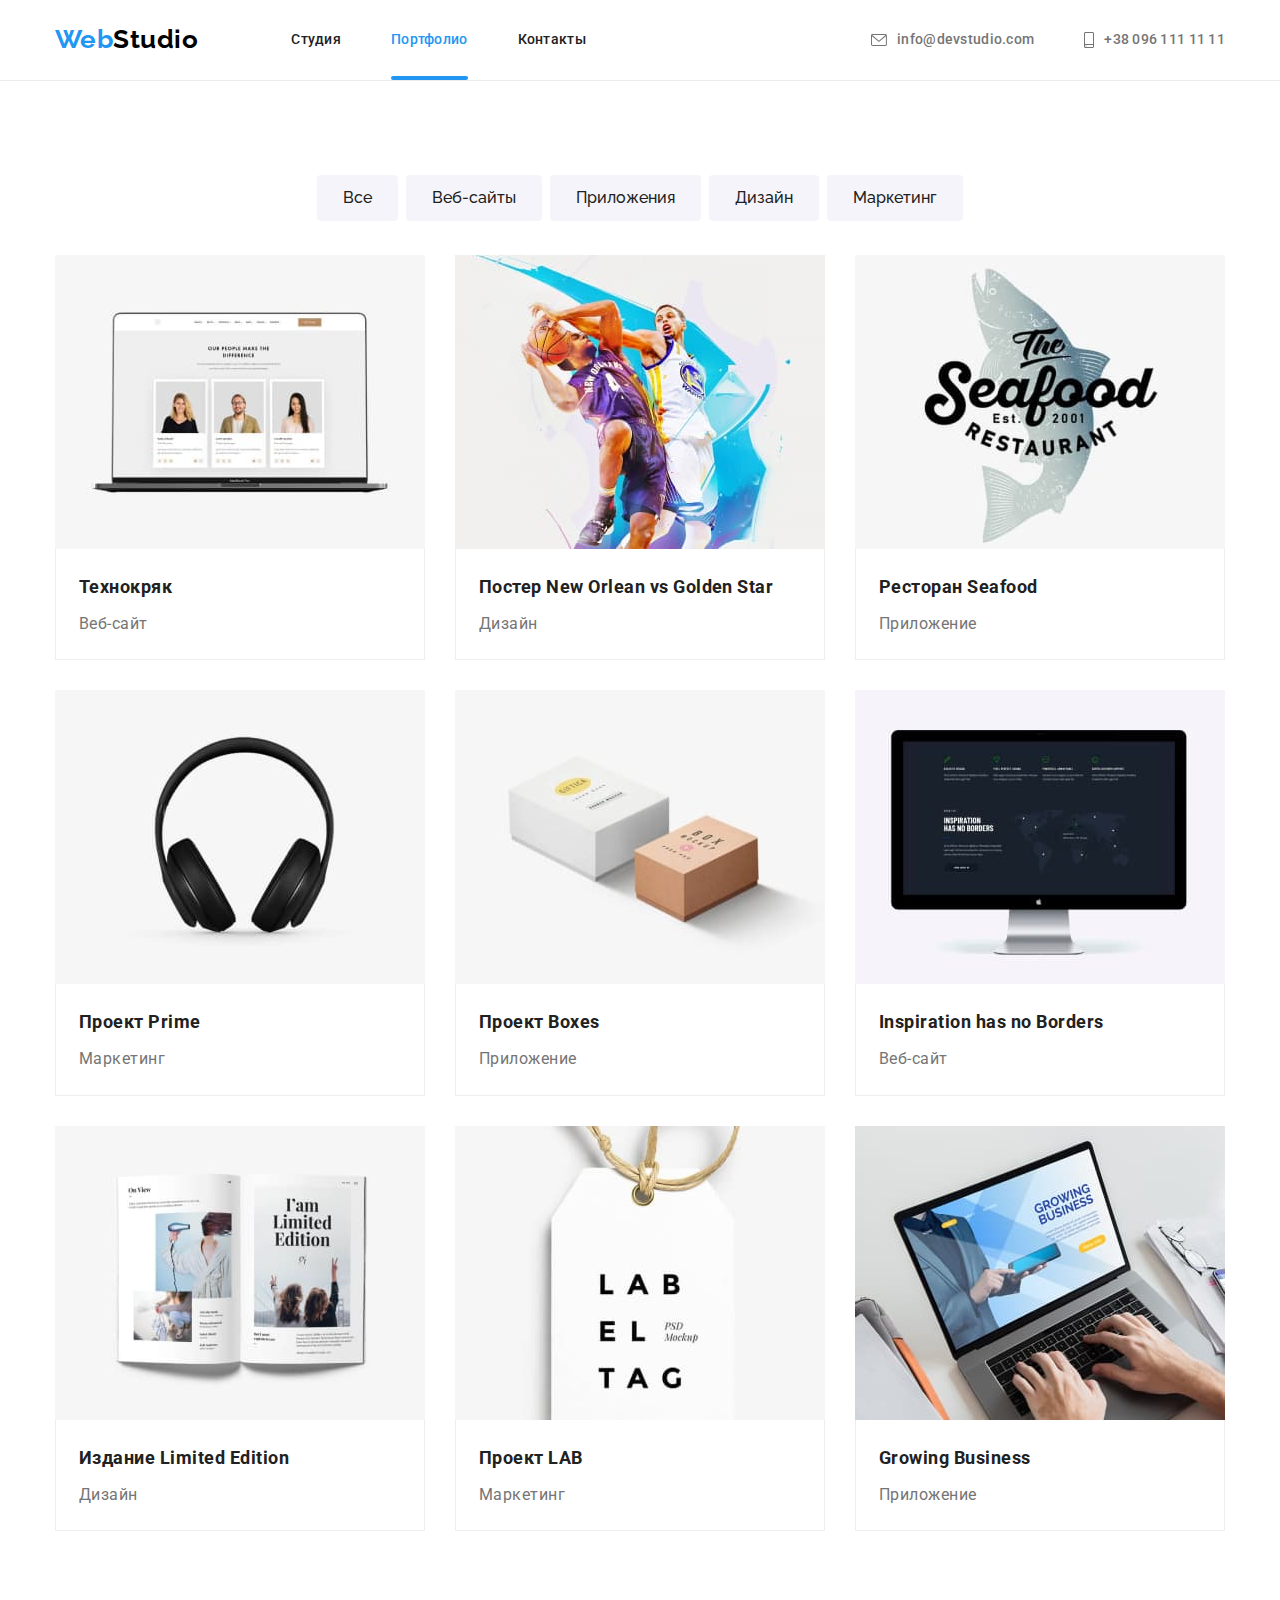
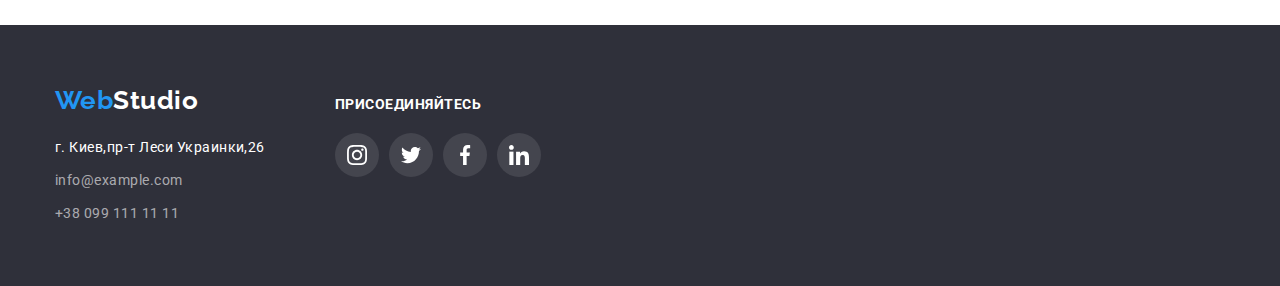
==== portfolio.html @ 5dc42cfa "Новый" ====
<!DOCTYPE html>
<html lang="ru">
<head>
    <meta charset="UTF-8">
    <meta name="viewport" content="width=device-width, initial-scale=1.0">
    <title>Портфолио</title>
    <link rel="preconnect" href="https://fonts.gstatic.com">
    <link href="https://fonts.googleapis.com/css2?family=Raleway:wght@700&family=Roboto:wght@400;500;700;900&display=swap" rel="stylesheet">
    <link rel="stylesheet" href="https://cdnjs.cloudflare.com/ajax/libs/modern-normalize/1.0.0/modern-normalize.min.css">
    <link rel="stylesheet" href="./css/style.css">
</head>
<body>
    
    <header class="header">
    
        <div class="container header-main"> 
              <nav class="menu-nav" >
                    <a href="./index.html"><span class="web">Web</span><span class="studio">Studio</span> </a>
                    <ul class="site-nav " >
                       <li> 
                           <a class="link " href="./index.html"> Студия</a>
                       </li>
                       <li> 
                           <a class="link current" href="./portfolio.html"> Портфолио</a>
                       </li>
                       <li> <a class="link" href=""> Контакты</a></li>
                   </ul>
              </nav>
   
                <ul class="auth-nav list">
                    <li> 
                       
                        <a class="contact " href="info@devstudio.com"> 
                            
                            <svg width="16px" height="12px" class="envelope">
                            <use href="./images/icon/sprinte.svg#icon-envelope"></use>
                        </svg> info@devstudio.com</a>
                   </li>
                    <li> 
                        
                        <a class="contact" href=" +380961111111"> 

                            <svg width="10px" height="16px" class="smartphone">
                            <use href="./images/icon/sprinte.svg#icon-smartphone"></use>
                        </svg> +38 096 111 11 11</a>
                    </li>
               </ul>
         </div>
</header>

<main>
<!--Катигории-->
<section class="category" >
    <div class="container">
        <!--<h1 class="category">Категории услуг</h1>-->
        <ul class="list-button">
            <li> <button class="buttons" type="button">Все</button> </li>
            <li> <button class="buttons" type="button">Веб-сайты</button></li>
            <li> <button class="buttons" type="button">Приложения</button></li>
            <li> <button class="buttons" type="button">Дизайн</button></li>
            <li> <button class="buttons" type="button">Маркетинг</button></li>
        </ul>
    
        
    
      <!--Все категории-->
     
        <ul class="portfolio">
            <li class="list-portfolio"> 
                <a class="link-portfolio" href=""> 
                    <div class="overlay-img">
                        <img src="./images/port1.jpg" alt="" width="370">

                        <div class="overlay ">
                            <p class="overlay-text" >
                                Технокряк это современная площадка распространения коронавируса. 
                                Компании используют эту платформу для цифрового шпионажа 
                                и атак на защищённые сервера конкурентов.
                            </p>
                        </div>
                   </div>
                    
                    <div class="card">
                        <h3 class="project">Технокряк</h3>
                        <p class="work">Веб-сайт</p>
                    </div>
                </a>
            </li>
            <li class="list-portfolio"> 
                <a class="link-portfolio" href="">

                    <div class="overlay-img">

                      <img src="./images/port2.jpg" alt="" width="370">
                            <div class="overlay ">
                                <p class="overlay-text" >
                                    Технокряк это современная площадка распространения коронавируса. 
                                    Компании используют эту платформу для цифрового шпионажа 
                                    и атак на защищённые сервера конкурентов.
                                </p>
                            </div>
                    </div>
                    <div class="card">
                        <h3 class="project">Постер New Orlean vs Golden Star</h3>
                        <p class="work">Дизайн</p>
                    </div>
                </a> 
            </li>
            <li class="list-portfolio"> 
                <a class="link-portfolio" href="">
                    <div class="overlay-img">

                        <img src="./images/port3.jpg" alt="" width="370">
                                <div class="overlay ">
                                    <p class="overlay-text" >
                                        Технокряк это современная площадка распространения коронавируса. 
                                        Компании используют эту платформу для цифрового шпионажа 
                                        и атак на защищённые сервера конкурентов.
                                    </p>
                                </div>
                    </div>

                    <div class="card">
                        <h3 class="project">Ресторан Seafood</h3>
                        <p class="work">Приложение</p>
                    </div>
                </a> 
            </li>
            <li class="list-portfolio"> 
                <a class="link-portfolio" href="">
                    <div class="overlay-img">

                        <img src="./images/port4.jpg" alt="" width="370">
                        <div class="overlay ">
                            <p class="overlay-text" >
                                Технокряк это современная площадка распространения коронавируса. 
                                Компании используют эту платформу для цифрового шпионажа 
                                и атак на защищённые сервера конкурентов.
                            </p>
                        </div>
                    </div>
                    
                    <div class="card">
                        <h3 class="project">Проект Prime</h3>
                        <p class="work">Маркетинг</p>
                    </div>
                </a>
            </li>
            <li class="list-portfolio"> 
                <a class="link-portfolio" href="">
                    <div  class="overlay-img">

                        <img src="./images/port5.jpg" alt="" width="370">
                        <div class="overlay ">
                            <p class="overlay-text" >
                                Технокряк это современная площадка распространения коронавируса. 
                                Компании используют эту платформу для цифрового шпионажа 
                                и атак на защищённые сервера конкурентов.
                            </p>
                        </div>
                    </div>
                    <div class="card">
                        <h3 class="project">Проект Boxes</h3>
                        <p class="work">Приложение</p>
                    </div>
                </a> 
            </li>
            <li class="list-portfolio"> 
                <a class="link-portfolio" href="">
                    <div class="overlay-img">

                        <img src="./images/port6.jpg" alt="" width="370">
                        <div class="overlay ">
                            <p class="overlay-text" >
                                Технокряк это современная площадка распространения коронавируса. 
                                Компании используют эту платформу для цифрового шпионажа 
                                и атак на защищённые сервера конкурентов.
                            </p>
                        </div>
                    </div>
                    <div class="card">
                        <h3 class="project">Inspiration has no Borders</h3>
                        <p class="work">Веб-сайт</p>
                    </div>
                </a>
            </li>
            <li class="list-portfolio"> 
                <a class="link-portfolio" href="">
                    <div class="overlay-img">
                        <img src="./images/port7.jpg" alt="" width="370">
                        <div class="overlay ">
                            <p class="overlay-text" >
                                Технокряк это современная площадка распространения коронавируса. 
                                Компании используют эту платформу для цифрового шпионажа 
                                и атак на защищённые сервера конкурентов.
                            </p>
                        </div>
                    </div>
                    <div class="card">
                        <h3 class="project">Издание Limited Edition</h3>
                        <p class="work">Дизайн</p>
                    </div>
                </a>
            </li>
            <li class="list-portfolio"> 
                <a class="link-portfolio" href="">
                    <div class="overlay-img">

                        <img src="./images/port8.jpg" alt="" width="370">
                        <div class="overlay ">
                            <p class="overlay-text" >
                                Технокряк это современная площадка распространения коронавируса. 
                                Компании используют эту платформу для цифрового шпионажа 
                                и атак на защищённые сервера конкурентов.
                            </p>
                        </div>
                    </div>
                    <div class="card"> 
                        <h3 class="project">Проект LAB</h3>
                        <p class="work">Маркетинг</p>
                    </div>                  
                </a> 
            </li>
            <li class="list-portfolio">
                <a class="link-portfolio" href="">
                    <div class="overlay-img">
                        <img src="./images/port9.jpg" alt="" width="370">
                        <div class="overlay ">
                            <p class="overlay-text" >
                                Технокряк это современная площадка распространения коронавируса. 
                                Компании используют эту платформу для цифрового шпионажа 
                                и атак на защищённые сервера конкурентов.
                            </p>
                        </div>
                    </div>
                    <div class="card">
                        <h3 class="project">Growing Business</h3>
                        <p class="work">Приложение</p>
                    </div>
                </a> 
            </li>
        </ul>
    </div>
             
</section>

</main>


<footer class="footer">
    
    <div class="container footer-content"> 
                <div class="content-link">
                    <a href="./index.html">
                        <span class="web">Web</span><span class="logo">Studio</span> 
                    </a>
                    <address>
                        <ul class="info">
                            <li> <a class="address" href="#">г. Киев,пр-т Леси Украинки,26</a></li>
                            <li> <a class="phone-mail" href="info@example.com">info@example.com</a></li>
                            <li> <a class="phone-tel" href="+380991111111">+38 099 111 11 11</a></li>
                        </ul>
                    </address>
                </div>
    
                 <div>
                      <h3 class="invoke">Присоединяйтесь</h3>
    
                        <ul class="social-footer">
    
                            <li class="social-list-footer">
                                <a href="" class="social-link-footer">
                                       <svg width="20px" height="20px"  class="social-icon-footer"> 
                                           <use href="./images/icon/sprinte.svg#icon-instagram-2"></use>
                                       </svg> 
                                </a>
                            </li>
    
                            <li class="social-list-footer">
                                <a href="" class="social-link-footer">
                                    <svg width="20px" height="20px"  class="social-icon-footer"> 
                                        <use href="./images/icon/sprinte.svg#icon-twitter-1"></use>
                                    </svg> 
                                </a>
                          </li>
    
                            <li class="social-list-footer">
                            <a href="" class="social-link-footer">
                                <svg width="20px" height="20px"  class="social-icon-footer"> 
                                    <use href="./images/icon/sprinte.svg#icon-facebook-1"></use>
                                </svg> 
                            </a>
                            </li>
    
                            <li class="social-list-footer">
                                <a href="" class="social-link-footer">
                                    <svg width="20px" height="20px" class="social-icon-footer"> 
                                        <use href="./images/icon/sprinte.svg#icon-linkedin-1"></use>
                                    </svg> 
                                </a>
                            </li>
    
                        </ul>
                </div>
            </div>
        
    </footer>
</body>
</html>
---- css/style.css ----
/*основной цвет #212121;*/
/*цвет акцент(кнопка, web,) #2196F3;*/
/*цвет studio #000000, 100 %*/
/*цвет текста #757575;*/
/*цвет фона баннера (герой) и подвала #2F303A*/
/*цвет фона под фото и заголовка баннера  #FFFFFF*/
/*цвет фона сек наша команда  #F5F4FA*/

html{
  box-sizing: border-box;
}

*,
*::before,
*::after{
  box-sizing: inherit;
}

:root{
  --main-text-color:#212121;
  --accent-color:#2196F3; 
  --text-color:#757575 ;
  --main-title-color: #FFFFFF;
  --studio-color--:#000000;
  --footer-hero-color:#2F303A;
  --background-color:#F5F4FA ;
  --contact-color:rgba(255, 255, 255, 0.6);
  --border-bottom-color:#ECECEC;
  --border-card-color:#eeeeee;
  --icon-fill-color:#afb1b8;
  --social-link-footer-background:rgba(255, 255, 255, 0.1);
  --title-big-img-background:rgba(47, 48, 58, 0.8);
  --overlay-background-color: rgba(33, 150, 243, 0.9);
  }

body{
  background-color:var(--main-title-color);
  color:var(--main-text-color);
  font-family: Roboto,OpenSans;
  letter-spacing: 0.03em
  }

a{
  text-decoration:none;
  display: block;
}

ul {
  list-style:none ;
  margin: 0;
  padding: 0;
}
img{
  display: block;
  max-width: 100%;
  height: auto;
 } 
  
.container{

 margin-left: auto;
 margin-right: auto;
 width: 1200px;
 padding-left: 15px;
 padding-right: 15px;
}

/* HEADER */
.header{
  padding-top: 24px;
  border-bottom: 1px solid var(--border-bottom-color); 
} 

.header-main{
  display: flex;
  align-items: center;
}
.menu-nav{
  display: flex;
}
.menu-nav > a{
  margin-right: 93px;
} 

   /*logo*/
.web{
    display: inline-block;
  
    color: var(--accent-color);
    font-family: Raleway,OpenSans;
    font-weight: 700;
    font-size: 26px;
    line-height: 1.2;
  }

.studio{
 
  color: var(--studio-color--);
  font-family:Raleway, OpenSans;
  font-weight: 700;
  font-size: 26px;
  line-height:1.2;
 }

/*site-nav list*/
.site-nav{
  display: flex;
  
}
.site-nav li + li{
margin-left: 50px ;
}

.site-nav .link{
  color: var(--main-text-color);
  font-weight: 500;
  font-size: 14px;
  line-height: 1.14;
  letter-spacing: 0.02em;
}

.link{
  position: relative;
  padding-top: 8px; 
  transition: color 250ms cubic-bezier(0.4, 0, 0.2, 1);
  padding-bottom: 32px;

  }
  .link.current::after{
  position: absolute;
  left: 0;
  bottom: 0;

  content: "";
  display: block;
  opacity: 0;

  transition: opacity 250ms cubic-bezier(0.4, 0, 0.2, 1);

  width: 100%;
  height: 4px;
  
  background-color: var(--accent-color);
  border-radius: 2px;
}
.site-nav .link:hover::after,
.site-nav .link:active::after,
.site-nav .link.current::after{
  opacity: 1;

}

.site-nav .link:hover,
.site-nav .link:active,
.site-nav .link.current,
.auth-nav .contact:hover,
.auth-nav .contact:focus{
  color: var(--accent-color);
  
}

/*auth-nav list*/
.auth-nav{
  display: flex;
  margin-left: auto;
  
}
.auth-nav li + li{
  margin-left: 50px;
}
.contact{
  display: inline-flex;
  justify-content: center;
  align-items: center;

  padding-top: 8px;
  padding-bottom: 32px;

  transition: color 250ms cubic-bezier(0.4, 0, 0.2, 1);

  color: var(--text-color);
  font-weight: 500;
  font-size: 14px;
  line-height: 1.14;
  letter-spacing: 0.02em;
} 
.envelope{
  margin-right: 10px;
  fill: currentColor;
}
.smartphone{
  margin-right: 10px;
  fill: currentColor;
}


       /*MAIN*/

/*section hero (баннер)*/
.section-hero{
  padding-top: 200px;
  padding-bottom: 200px;
  background-color:var(--footer-hero-color);
  text-align: center;
}
.big-banner{
  max-width: 1600px;
  height: 600px;

  margin-left: auto;
  margin-right: auto;
  
  background-image:linear-gradient(
    to right,
    rgba(47, 48, 58, 0.4),
    rgba(47, 48, 58, 0.4)),
  url("../images/hero.jpg");

  background-size: cover;
  background-repeat: no-repeat;
  background-position: center;
}

.maim-title{
   
  margin: auto;
  margin-bottom: 30px;
  width: 696px;
  
  color: var(--main-title-color);
  font-weight: 900;
  font-size: 44px;
  line-height: 1.4;
  text-align: center;
  letter-spacing: 0.06em;
  text-transform: uppercase;
}
 .big-button{
  border: 4px solid transparent;
  border-top-left-radius: 4px;
  border-top-right-radius: 4px;
  border-bottom-right-radius: 4px;
  border-bottom-left-radius: 4px;
   
  background-color: var(--accent-color);
  color: var(--main-title-color);

  font-family: Roboto,OpenSans;
  font-weight: 700;
  font-size: 16px;
  line-height: 1.9;
  letter-spacing: 0.06em;
  padding:10px 32px 10px 32px;
  }

  /*Модальное окно с фоном*/
.modal-bgr{
  position: fixed;
  top: 0;
  left: 0;
  width: 100%;
  height: 100%;
 
  background-color:  rgba(0, 0, 0, 0.2);
 
 }
 .modal-window{
  position: absolute;
  top: 50%;
  left: 50%;
  transform: translate(-50%,-50%);
 
  min-width: 528px;
  min-height: 581px;
 
  background: var(--main-title-color);
  box-shadow: 0px 1px 3px rgba(0, 0, 0, 0.12), 
  0px 1px 1px rgba(0, 0, 0, 0.14), 
  0px 2px 1px rgba(0, 0, 0, 0.2);
  border-radius: 4px;
 
 }
 .modal-bgr.is-hidden{
   visibility: hidden;
   pointer-events: none;
 }

 .btn-close{
  position: absolute;
  right: 0;
  width: 30px;
  height: 30px;
  background-color: var(--main-title-color);
  border: 1px solid rgba(0, 0, 0, 0.1);
  border-radius: 50%;
  margin: 8px;
  cursor: pointer;
 }
.icon-close{
  position: absolute;
  top: 50%;
  left: 50%;
  transform: translate(-50%,-50%);
}

/*section Почему именно мы*/
.section-title{
  padding-top: 94px;
  padding-bottom: 94px;
}

.advantage{
  display: flex;
 }

.advantage li + li{
  margin-left: 30px;
}
.advantage li{
 width: 270px ;
}

.advantage-item{
  display: flex;  


  height: 120px;
  margin-bottom: 30px;

  background-size: contain;
  background-repeat: no-repeat;
  background-position: center;
  background-color: var(--background-color);

  justify-content: center;
  align-items: center;
 }


.small-title{
  margin-top: 0;
  margin-bottom: 9px;

  color: var(--main-text-color);
  font-weight: 700;
  font-size: 14px;
  line-height: 1.14;
  text-transform: uppercase;
  }

.secion-text{
  margin-top: 0;
  margin-bottom: 0;

  color: var(--text-color);
  font-size: 14px;
  line-height: 1.7;
}

/* section Чем мы занимаемся*/
.section-doing{
  padding-bottom: 94px;
  
}
.title{
  margin-top: 0px;
  margin-bottom: 50px;

  color: var(--main-text-color);
  font-weight: 700;
  font-size: 36px;
  line-height: 1.2;
  text-align: center;
}
  
.big-img{
  display: flex;
}

.title-big-img{
  position: absolute;

  width: 100%;
  bottom: 0;
  margin: 0;
  padding: 27px;

  background-color: var(--title-big-img-background);
  color: var(--main-title-color);

  font-weight: 700;
  font-size: 14px;
  line-height: 1.14;
  text-transform: uppercase;
  text-align: center;
}
.unites{
  position: relative;
}

.big-img li + li{
margin-left: 30px;
}
/*section Наша команда */

.section-command{
  padding-top: 94px;
  padding-bottom: 94px;

  background-color:var(--background-color);
}

.employees{
  display: flex;

}
.employees-item{
  width: 270px;

  background: var(--main-title-color);
  box-shadow: 0px 1px 3px
  rgba(0, 0, 0, 0.12), 
  0px 1px 1px rgba(0, 0, 0, 0.14), 
  0px 2px 1px rgba(0, 0, 0, 0.2);
}

.employees li + li{
  margin-left: 30px;
  
}
.desc{
  padding: 30px;

  border-right-width: 1px ;
  border-right-style: solid ;
  border-right-color: var(--border-card-color);
  
  border-left-width: 1px;
  border-left-style: solid ;
  border-left-color: var(--border-card-color);
  
  border-bottom-width: 1px ;
  border-bottom-style: solid;  
  border-bottom-color: var(--border-card-color);
  border-bottom-right-radius: 5px;
  border-bottom-left-radius: 5px;
  overflow: hidden;
}

.name {
  margin-top: 0px;
  margin-bottom: 10px;
  
  color: var(--main-text-color);
  font-weight: 500;
  font-size: 16px;
  line-height: 1.2;
  text-align: center;
}

.profession{
  margin: 0;

  color: var(--text-color);
  font-weight: 400;
  font-size: 16px;
  line-height: 1.2;
  text-align: center;
}

.social{
  display: flex;
  margin-top: 16px;
}

.social li + li{
  margin-left: 10px;

}
.social-link{
  width: 44px;
  height: 44px;

  transition: background-color 250ms cubic-bezier(0.4, 0, 0.2, 1),
   color 250ms cubic-bezier(0.4, 0, 0.2, 1);
  color: var(--icon-fill-color);
  display: inline-flex;
  justify-content: center;
  align-items: center;
  border-radius: 50%;
}

.social-link:hover,
.social-link:focus,
.icon-social:hover,
.icon-social:focus {
background-color: var(--accent-color);
color: var(--main-title-color);
}
 
.icon-social{
  fill:currentColor;
  
}

/*Постоянные клиенты*/
.section-clients{
padding-top: 94px;
padding-bottom: 94px;
}

.clients{
  display: flex;
}
.clients li + li{
margin-left: 30px;
}

.clients-link {
  width: 170px;
  height: 90px;

  border:1px solid var(--icon-fill-color);
  box-sizing:border-box;
  border-radius: 4px;
  transition: border-color 250ms cubic-bezier(0.4, 0, 0.2, 1),
   color 250ms cubic-bezier(0.4, 0, 0.2, 1);
  color: var(--icon-fill-color);

  display: inline-flex;
  justify-content: center;
  align-items: center;
  }

  .clients-link:hover,
  .clients-link:focus{
    color:var(--accent-color);
    border-color:var(--accent-color);
  }

  .clients-icon{
  fill:currentColor
}
 /*FOOTER*/

.footer{

  padding-top: 60px;
  padding-bottom: 60px;
  background-color: var(--footer-hero-color);
} 

.footer-content{
  display: flex;
  align-items: baseline;
  
 
}
.content-link{
  margin-right: 70px;
}
.content-link > a{
  margin-bottom: 20px;
}
/*logo*/

.logo{
  display: inline-block;
  
  color: var(--main-title-color);
  font-family: Raleway;
  font-weight: 700;
  font-size: 26px;
  line-height: 1.2;
}
  /*Адрес+контакты*/
  .info li + li{
    margin-top: 9px;
  }

.address{
  color: var(--main-title-color);
  font-style: normal;
  font-weight: 400;
  font-size: 14px;
  line-height: 1.71;
}
.phone-mail{
  color: var(--contact-color);
  font-style: normal;
  font-size: 14px;
  line-height: 1.71;
}
.phone-tel{
  color: var(--contact-color);
  font-style: normal;
  font-size: 14px;
  line-height: 1.71;
}

/*Присоединяйтесь*/
.invoke{
  margin-top: 0;
  margin-bottom: 20px;

  color: var(--main-title-color);
  font-weight: 700;
  font-size: 14px;
  line-height: 1.14;
  text-transform: uppercase;
  }

.social-footer{
  display: flex;
}

.social-footer li + li{
  margin-left: 10px;
}
.social-link-footer {
  width: 44px;
  height: 44px;

  display: inline-flex;
  justify-content: center;
  align-items: center;

  transition: background-color 250ms cubic-bezier(0.4, 0, 0.2, 1);
  background-color: var(--social-link-footer-background) ;
  border-radius: 50px;
}
.social-icon-footer{
  fill: var(--main-title-color);
}

.social-link-footer:hover,
.social-link-footer:focus{
  background-color: var(--accent-color);
}

/*ПОРТФОЛИО*/

/* section Категории*/

.category{
  padding-top: 94px;
  padding-bottom: 94px;
}


   /*Кнопки*/

.list-button{
  display: flex;
  justify-content: center;

  margin-bottom: 34px;

  min-width: 611px;
} 

.list-button li + li{
  margin-left: 8px;
}

.buttons{
padding: 6px 22px;

border: 4px solid transparent;
border-top-left-radius: 4px;
border-top-right-radius: 4px;
border-bottom-right-radius: 4px;
border-bottom-left-radius: 4px;
background:var(--background-color);

transition:background-color 250ms cubic-bezier(0.4, 0, 0.2, 1),
color 250ms cubic-bezier(0.4, 0, 0.2, 1), 
box-shadow 250ms cubic-bezier(0.4, 0, 0.2, 1);

color: var(--main-text-color);
font-family: Raleway, OpenSans; 
font-weight: 500;
font-size: 16px;
line-height: 1.62;
text-align: center;
}

.buttons:hover,
.buttons:focus{
  background-color: var(--accent-color);
  color: var(--main-title-color);
  box-shadow: 0px 3px 1px rgba(0, 0, 0, 0.1),
   0px 1px 2px rgba(0, 0, 0, 0.08),
   0px 2px 2px rgba(0, 0, 0, 0.12);
}

  /*Карточки*/

.portfolio{
  display: flex;
  flex-wrap: wrap;
}

.list-portfolio{
 width: 370px;

 margin-right: 30px;
 margin-bottom: 30px;
 transition: box-shadow 250ms cubic-bezier(0.4, 0, 0.2, 1);

}
.link-portfolio:hover{
  box-shadow: 0px 1px 1px  
  rgba(0, 0, 0, 0.12), 
  0px 4px 4px rgba(0, 0, 0, 0.06), 
  1px 4px 6px rgba(0, 0, 0, 0.16);
  
}

.list-portfolio:nth-child(3n){
  margin-right: 0;
}
.list-portfolio:nth-last-child(-n+3){
  margin-bottom: 0;
}

/* Оверлей страницы Портфолио */
.overlay-img{
  position: relative;
  overflow: hidden;
}
.overlay {
  position: absolute;

  left: 0;
  top: 0;
  width: 100%;
  height: 100%;
  transform: translateY(100%);
  transition: transform 250ms cubic-bezier(0.4, 0, 0.2, 1);
} 

.overlay::before {
  position: absolute;

  top: 0;
  left: 0;

  content: "";
  display: block;
  width: 100%;
  height: 100%;
  background-color: var(--overlay-background-color);
}


.overlay-text{
  position: absolute;

  top: 63px;
  left: 24px;

  margin: 0;
  width: 322px;
  height: 168px;
  font-weight: 400;
  font-size: 18px;
  line-height: 1.6;
  letter-spacing: 0.03em;
  color: var(--main-title-color);
}

.list-portfolio:hover .overlay {
  transform: translateY(0%);
}

.card{
  padding: 20px 23px;

  border-right-width: 1px ;
  border-right-style: solid ;
  border-right-color: var(--border-card-color);
  
  border-left-width: 1px ;
  border-left-style: solid ;
  border-left-color: var(--border-card-color);
  
  border-bottom-width : 1px;
  border-bottom-style: solid ;
  border-bottom-color: var(--border-card-color);

  background: var(--main-title-color);
}

.project{
  margin-top: 0px;
  margin-bottom: 4px;

  color: var(--main-text-color);
  font-size: 18px;
  line-height: 2;
}
.work{
  margin: 0;

  color: var(--text-color);
  font-weight: 400;
  font-size: 16px;
  line-height: 1.9;
}
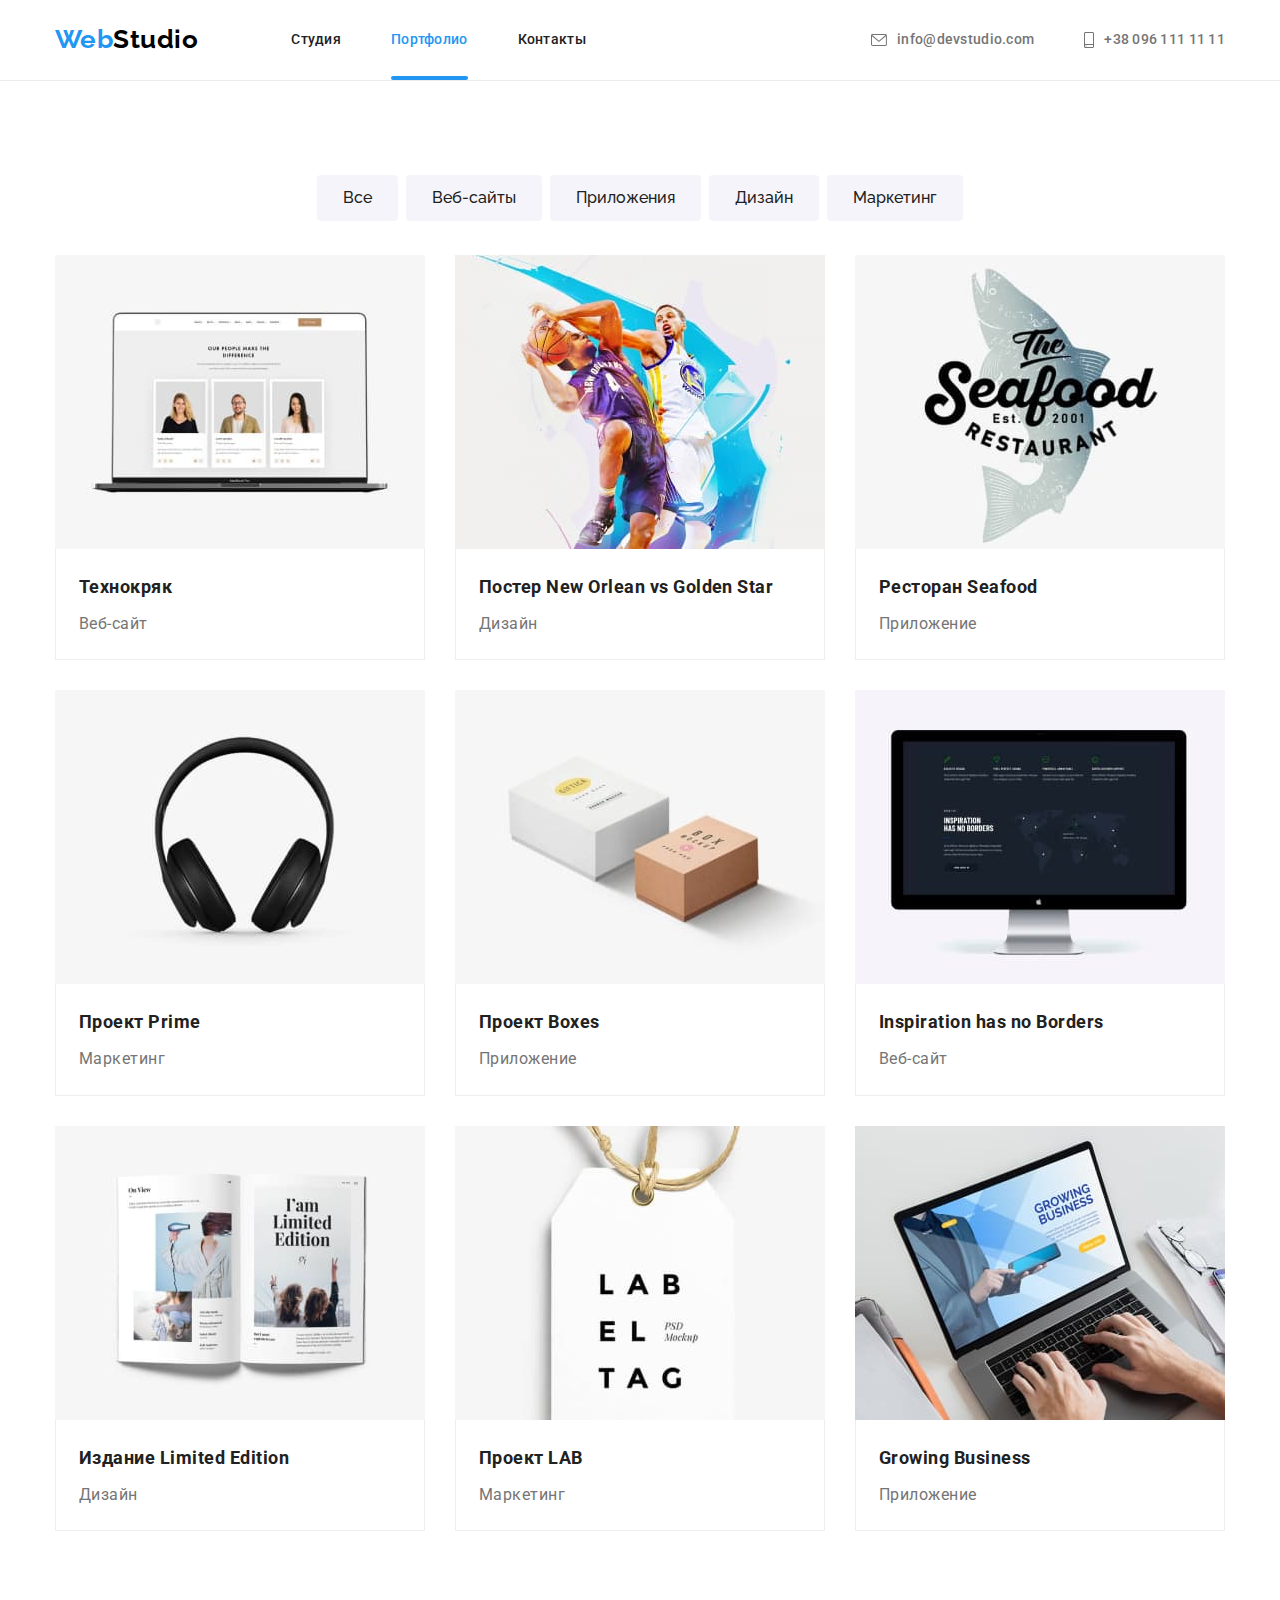
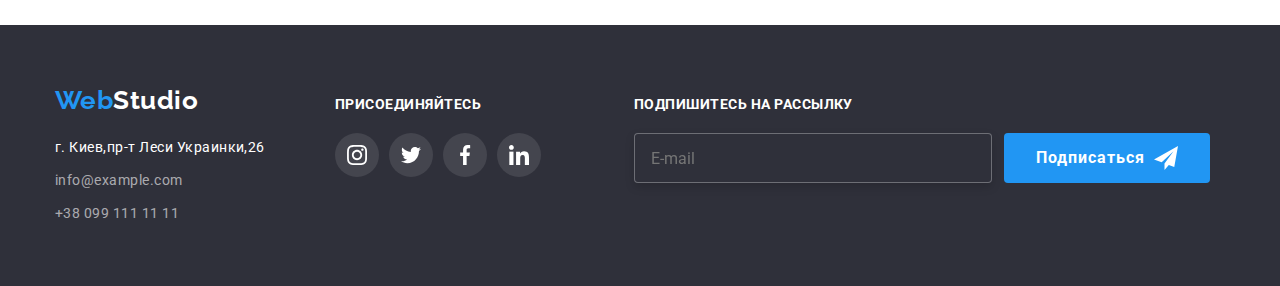
==== commit e1d0030a: "+" ====
--- a/portfolio.html
+++ b/portfolio.html
@@ -248,62 +248,91 @@
 
 
 <footer class="footer">
-    
+    <!--Адресс и контакты  -->
     <div class="container footer-content"> 
-                <div class="content-link">
-                    <a href="./index.html">
-                        <span class="web">Web</span><span class="logo">Studio</span> 
+        <div class="content-link">
+            <a href="./index.html">
+                <span class="web">Web</span><span class="logo">Studio</span> 
+            </a>
+            <address>
+                <ul class="info">
+                    <li> <a class="address" href="#">г. Киев,пр-т Леси Украинки,26</a></li>
+                    <li> <a class="phone-mail" href="info@example.com">info@example.com</a></li>
+                    <li> <a class="phone-tel" href="+380991111111">+38 099 111 11 11</a></li>
+                </ul>
+            </address>
+        </div>
+        
+        <!--Подписка на соц сети -->
+        <div class="invoke-social">
+            <h3 class="invoke">Присоединяйтесь</h3>
+            
+            <ul class="social-footer">
+                
+                <li class="social-list-footer">
+                    <a href="" class="social-link-footer">
+                        <svg width="20px" height="20px"  class="social-icon-footer"> 
+                            <use href="./images/icon/sprinte.svg#icon-instagram-2"></use>
+                        </svg> 
                     </a>
-                    <address>
-                        <ul class="info">
-                            <li> <a class="address" href="#">г. Киев,пр-т Леси Украинки,26</a></li>
-                            <li> <a class="phone-mail" href="info@example.com">info@example.com</a></li>
-                            <li> <a class="phone-tel" href="+380991111111">+38 099 111 11 11</a></li>
-                        </ul>
-                    </address>
-                </div>
-    
-                 <div>
-                      <h3 class="invoke">Присоединяйтесь</h3>
-    
-                        <ul class="social-footer">
-    
-                            <li class="social-list-footer">
-                                <a href="" class="social-link-footer">
-                                       <svg width="20px" height="20px"  class="social-icon-footer"> 
-                                           <use href="./images/icon/sprinte.svg#icon-instagram-2"></use>
-                                       </svg> 
-                                </a>
-                            </li>
-    
-                            <li class="social-list-footer">
-                                <a href="" class="social-link-footer">
-                                    <svg width="20px" height="20px"  class="social-icon-footer"> 
-                                        <use href="./images/icon/sprinte.svg#icon-twitter-1"></use>
-                                    </svg> 
-                                </a>
-                          </li>
-    
-                            <li class="social-list-footer">
-                            <a href="" class="social-link-footer">
-                                <svg width="20px" height="20px"  class="social-icon-footer"> 
-                                    <use href="./images/icon/sprinte.svg#icon-facebook-1"></use>
-                                </svg> 
-                            </a>
-                            </li>
-    
-                            <li class="social-list-footer">
-                                <a href="" class="social-link-footer">
-                                    <svg width="20px" height="20px" class="social-icon-footer"> 
-                                        <use href="./images/icon/sprinte.svg#icon-linkedin-1"></use>
-                                    </svg> 
-                                </a>
-                            </li>
-    
-                        </ul>
-                </div>
-            </div>
+                </li>
+                
+                <li class="social-list-footer">
+                    <a href="" class="social-link-footer">
+                        <svg width="20px" height="20px"  class="social-icon-footer"> 
+                            <use href="./images/icon/sprinte.svg#icon-twitter-1"></use>
+                        </svg> 
+                    </a>
+                </li>
+                
+                <li class="social-list-footer">
+                    <a href="" class="social-link-footer">
+                        <svg width="20px" height="20px"  class="social-icon-footer"> 
+                            <use href="./images/icon/sprinte.svg#icon-facebook-1"></use>
+                        </svg> 
+                    </a>
+                </li>
+                
+                <li class="social-list-footer">
+                    <a href="" class="social-link-footer">
+                        <svg width="20px" height="20px" class="social-icon-footer"> 
+                            <use href="./images/icon/sprinte.svg#icon-linkedin-1"></use>
+                        </svg> 
+                    </a>
+                </li>
+                
+            </ul>
+        </div>
         
-    </footer>
+       <!--Подписка на рассылку-->
+    
+       <div class="">
+              <h3 class="invoke">Подпишитесь на рассылку</h3>
+            
+        <form class="form-button"> 
+            <label for="name">
+
+                <input class="form-footer"
+                type="text"
+                name="name"
+                placeholder="E-mail"
+                />
+            </label>
+            
+            <button type="submit" class="big-button subscribe">Подписаться 
+                <svg width=24 height=24  class="icon-send">
+
+                    <use href="./images/icon/sprinte.svg#icon-icon-send"></use>
+                               
+                </svg>
+            </button>
+                            
+         </form>
+                        
+            
+       </div>
+ </div>
+    
+</footer>
 </body>
 </html>
--- a/css/style.css
+++ b/css/style.css
@@ -236,11 +236,13 @@
   text-transform: uppercase;
 }
  .big-button{
-  border: 4px solid transparent;
+  border: 0 solid transparent;
   border-top-left-radius: 4px;
   border-top-right-radius: 4px;
   border-bottom-right-radius: 4px;
   border-bottom-left-radius: 4px;
+
+  
    
   background-color: var(--accent-color);
   color: var(--main-title-color);
@@ -252,58 +254,215 @@
   letter-spacing: 0.06em;
   padding:10px 32px 10px 32px;
   }
-
   /*Модальное окно с фоном*/
-.modal-bgr{
-  position: fixed;
-  top: 0;
-  left: 0;
-  width: 100%;
-  height: 100%;
+  .modal-bgr{
+    position: fixed;
+    top: 0;
+    left: 0;
+    width: 100%;
+    height: 100%;
+    
+    background-color:  rgba(0, 0, 0, 0.2);
+    
+  }
+  .modal-window{
+    position: absolute;
+    top: 50%;
+    left: 50%;
+    transform: translate(-50%,-50%);
+    padding: 40px;
+    
+    min-width: 528px;
+    min-height: 581px;
+    
+    background: var(--main-title-color);
+    box-shadow: 0px 1px 3px rgba(0, 0, 0, 0.12), 
+    0px 1px 1px rgba(0, 0, 0, 0.14), 
+    0px 2px 1px rgba(0, 0, 0, 0.2);
+    border-radius: 4px;
+    
+  }
+  .modal-bgr.is-hidden{
+    visibility: hidden;
+    pointer-events: none;
+  }
+  
+  .btn-close{
+    position: absolute;
+    top: 8px;
+    right: 8px;
+    width: 30px;
+    height: 30px;
+    background-color: var(--main-title-color);
+    border: 1px solid rgba(0, 0, 0, 0.1);
+    border-radius: 50%;
+    cursor: pointer;
+  }
+  .icon-close{
+    position: absolute;
+    transform: translate(-50%,-50%);
+  }
+  .icon-close:hover{
+    fill: var(--accent-color);
+  }
+
  
-  background-color:  rgba(0, 0, 0, 0.2);
- 
+  
+  /*Фoрма*/
+  .title-form{
+    margin-top: 0;
+    margin-bottom: 12px;
+    color: var(--main-text-color);
+    font-weight: 700;
+    font-size: 20px;
+    line-height: 1.2;
+    text-align: center;
+  }
+  .form-field{
+    margin-bottom: 20px;
+  }
+  
+  .form-label{
+    position: relative;
+    display: flex;
+    flex-direction: column;
+    margin-bottom: 10px;
+  }
+  .form-label span{
+    margin-bottom: 4px;
+    
+    font-weight: 400;
+    font-size: 12px;
+    line-height: 1.16;
+    letter-spacing: 0.01em;
+    color: var(--text-color);
+  }
+  
+  .form-input{
+    padding-left: 42px;
+    padding-top: 12px;
+    padding-bottom: 12px;
+    
+    transition:  250ms cubic-bezier(0.4, 0, 0.2, 1);
+    
+    font-size: 16px;
+    border: 1px solid rgba(33, 33, 33, 0.2);
+    box-sizing: border-box;
+    border-radius: 4px;
+    cursor: pointer;
+  }
+  .icon-form{
+    position: absolute;
+    left: 12px;
+    bottom: 13.5px;
+    fill:var(--main-text-color) ;
+    
+  }
+  
+  .comment{
+    resize: none;
+    
+    padding-top: 12px;
+    padding-right: 16px;
+    padding-bottom: 12px;
+    padding-left: 16px;
+    max-width: 448px;
+    max-height: 120px;
+  }
+  
+  .comment::placeholder{
+    font-weight: normal;
+    font-size: 14px;
+    line-height: 1.14;
+    letter-spacing: 0.01em;
+    
+    color: rgba(117, 117, 117, 0.5);
+  }
+  
+  .modal-window input:focus,
+  .modal-window textarea:focus{
+    border-color: var(--accent-color);
+    outline: none;
+    cursor: pointer;
+    
+    transition:  250ms cubic-bezier(0.4, 0, 0.2, 1);
+  }
+  .modal-window input::placeholder{
+    cursor: pointer;
+  }
+  
+  .modal-window input:focus::placeholder{
+    cursor: pointer;
+  }
+  
+  .modal-window input:focus ~.icon-form{
+    fill: var(--accent-color);
+    cursor: pointer;
+    
+    transition:  250ms cubic-bezier(0.4, 0, 0.2, 1);
+  }
+  
+  /*Checkbox*/ 
+  .checkbox-label{
+    display: flex;
+    justify-content: center;
+    align-items: center;
+    margin-bottom: 30px;
+    cursor: pointer;
+  }
+
+  .checkbox-input{
+    position: absolute;
+    width: 1px;
+    height: 1px;
+    margin: -1px;
+    border: 0;
+    padding: 0;
+    clip: rect(0 0 0 0);
+    overflow: hidden;
+  }
+
+  .text-checkbox{
+    display: flex;
+    align-items: center;
+    
+    font-weight: 400;
+    font-size: 14px;
+    line-height: 1.71;
+    letter-spacing: 0.03em;
+    color: var(--text-color);
+  }
+
+  .text-checkbox a{
+    color: var(--accent-color);
+    text-decoration: underline;
+  }
+
+  .text-checkbox::before{
+    content: "";
+    display: inline-block;
+    margin-right: 8px;
+    width: 16px;
+    height: 15px;
+    background-image: url(../images/icon/cub.svg);
+    background-size: contain;
+    background-repeat: no-repeat;
+    background-position: center;
+  }
+
+  .checkbox-input:checked +.text-checkbox::before{
+    background-color: var(--accent-color);
+  background-image: url(../images/icon/check.svg);
+    background-origin: border-box;
+  }
+
+  .submit{
+   padding: 10px 0;
+   width: 200px;
+   cursor: pointer;
  }
- .modal-window{
-  position: absolute;
-  top: 50%;
-  left: 50%;
-  transform: translate(-50%,-50%);
- 
-  min-width: 528px;
-  min-height: 581px;
- 
-  background: var(--main-title-color);
-  box-shadow: 0px 1px 3px rgba(0, 0, 0, 0.12), 
-  0px 1px 1px rgba(0, 0, 0, 0.14), 
-  0px 2px 1px rgba(0, 0, 0, 0.2);
-  border-radius: 4px;
- 
- }
- .modal-bgr.is-hidden{
-   visibility: hidden;
-   pointer-events: none;
- }
-
- .btn-close{
-  position: absolute;
-  right: 0;
-  width: 30px;
-  height: 30px;
-  background-color: var(--main-title-color);
-  border: 1px solid rgba(0, 0, 0, 0.1);
-  border-radius: 50%;
-  margin: 8px;
-  cursor: pointer;
- }
-.icon-close{
-  position: absolute;
-  top: 50%;
-  left: 50%;
-  transform: translate(-50%,-50%);
-}
-
-/*section Почему именно мы*/
+  
+  /*section Почему именно мы*/
 .section-title{
   padding-top: 94px;
   padding-bottom: 94px;
@@ -599,6 +758,9 @@
 }
 
 /*Присоединяйтесь*/
+.invoke-social{
+  margin-right: 93px;
+}
 .invoke{
   margin-top: 0;
   margin-bottom: 20px;
@@ -637,6 +799,34 @@
 .social-link-footer:focus{
   background-color: var(--accent-color);
 }
+
+/*Подписка на рассылк*/
+.form-button{
+  display: flex;
+}
+.form-footer{
+  color:var(--main-title-color);
+  padding-left: 16px; 
+  width: 358px;
+  height: 50px;
+  border: 1px solid rgba(255, 255, 255, 0.3);
+  box-sizing: border-box;
+  filter: drop-shadow(0px 4px 4px rgba(0, 0, 0, 0.15));
+  border-radius: 4px;
+  background:var(--footer-hero-color);
+}
+.subscribe{
+  justify-content: center;
+  align-items: center;
+  display: inline-flex;
+  margin-left: 12px;
+ 
+} 
+
+.icon-send{
+  margin-left: 10px;
+}
+  
 
 /*ПОРТФОЛИО*/
 
